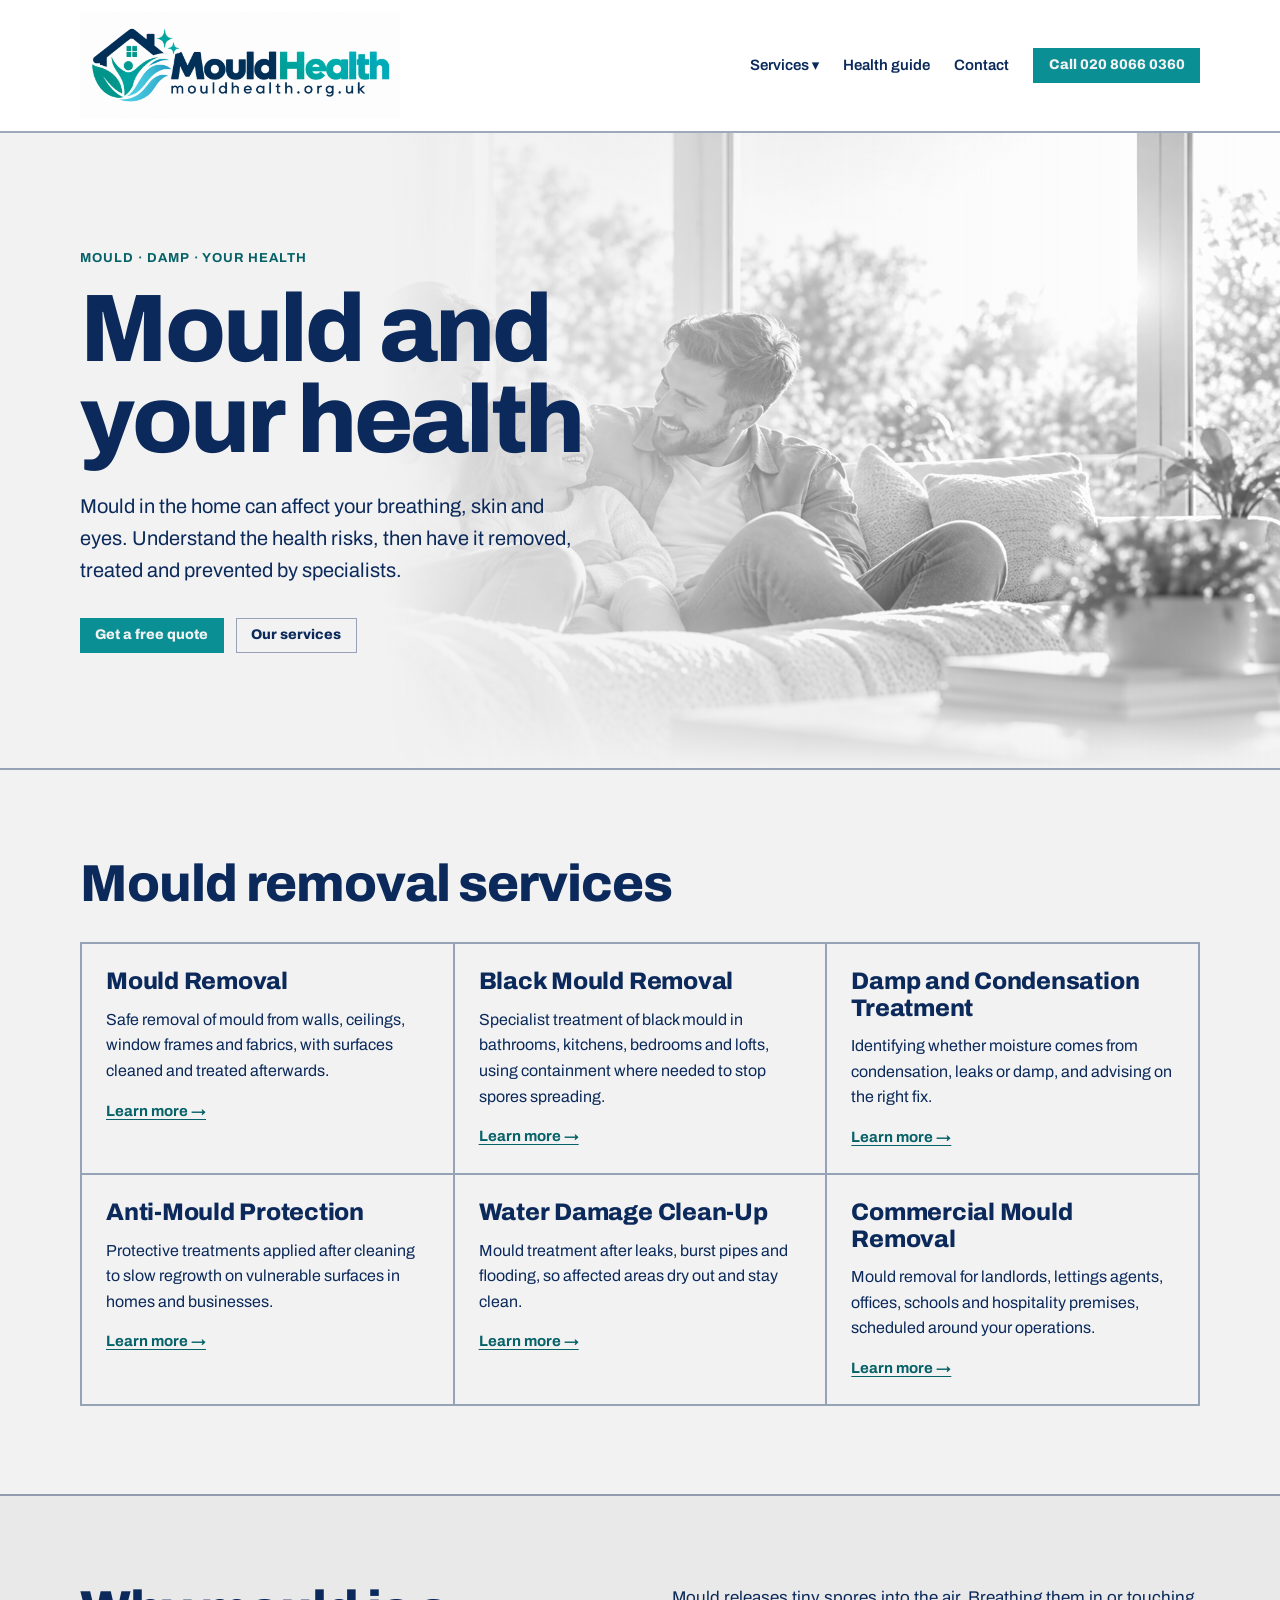
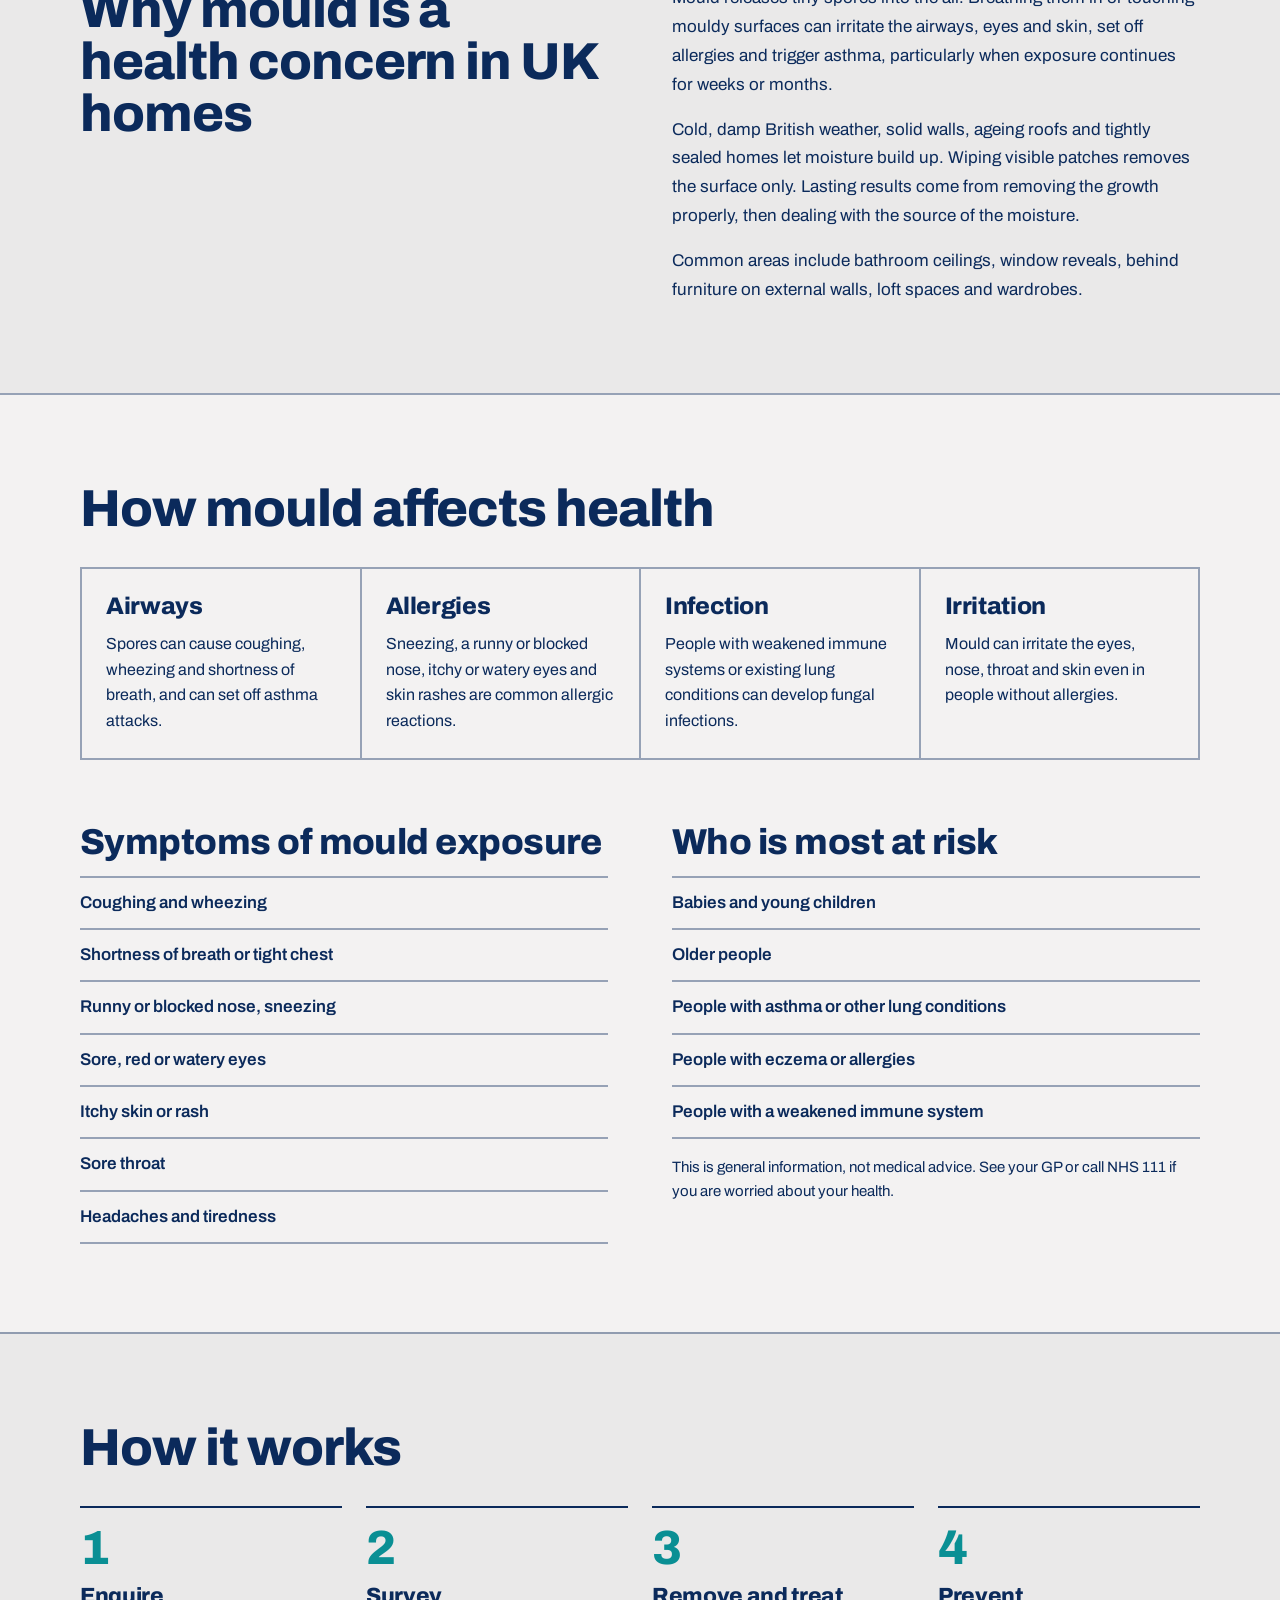
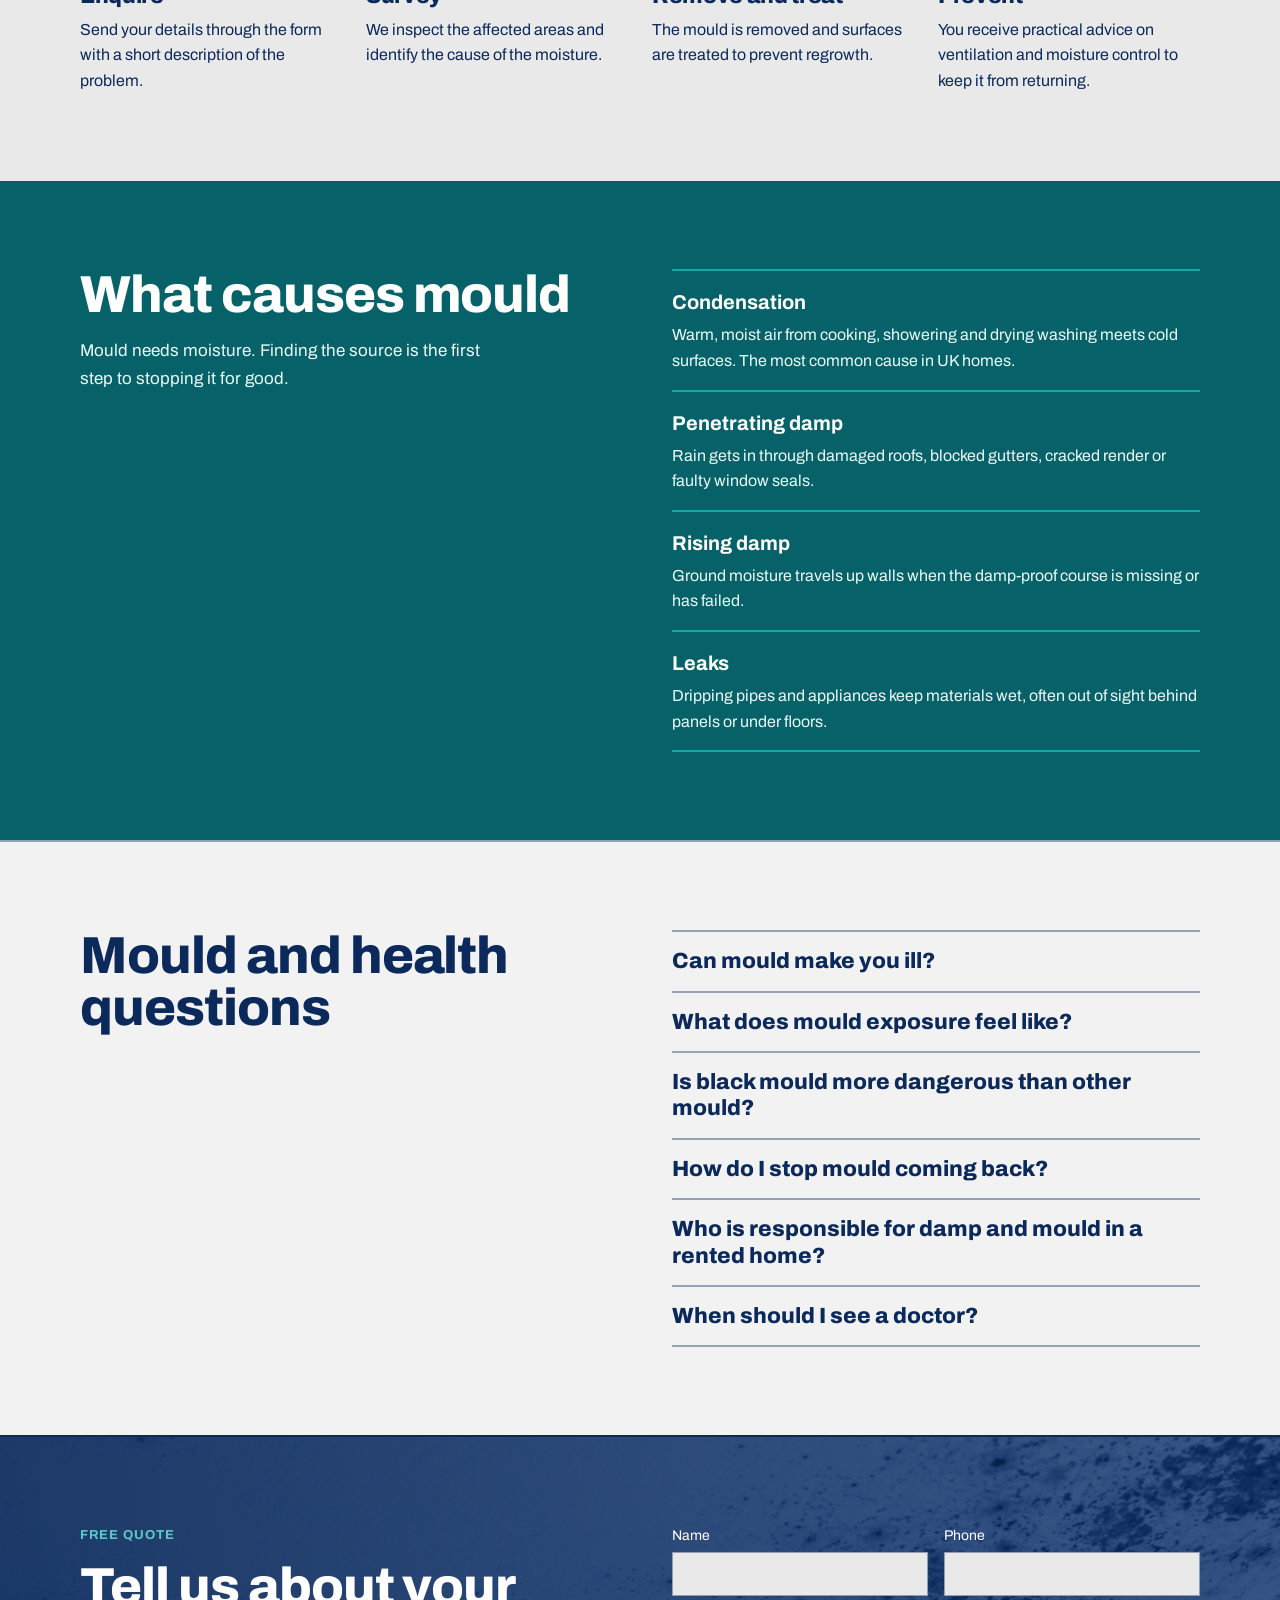
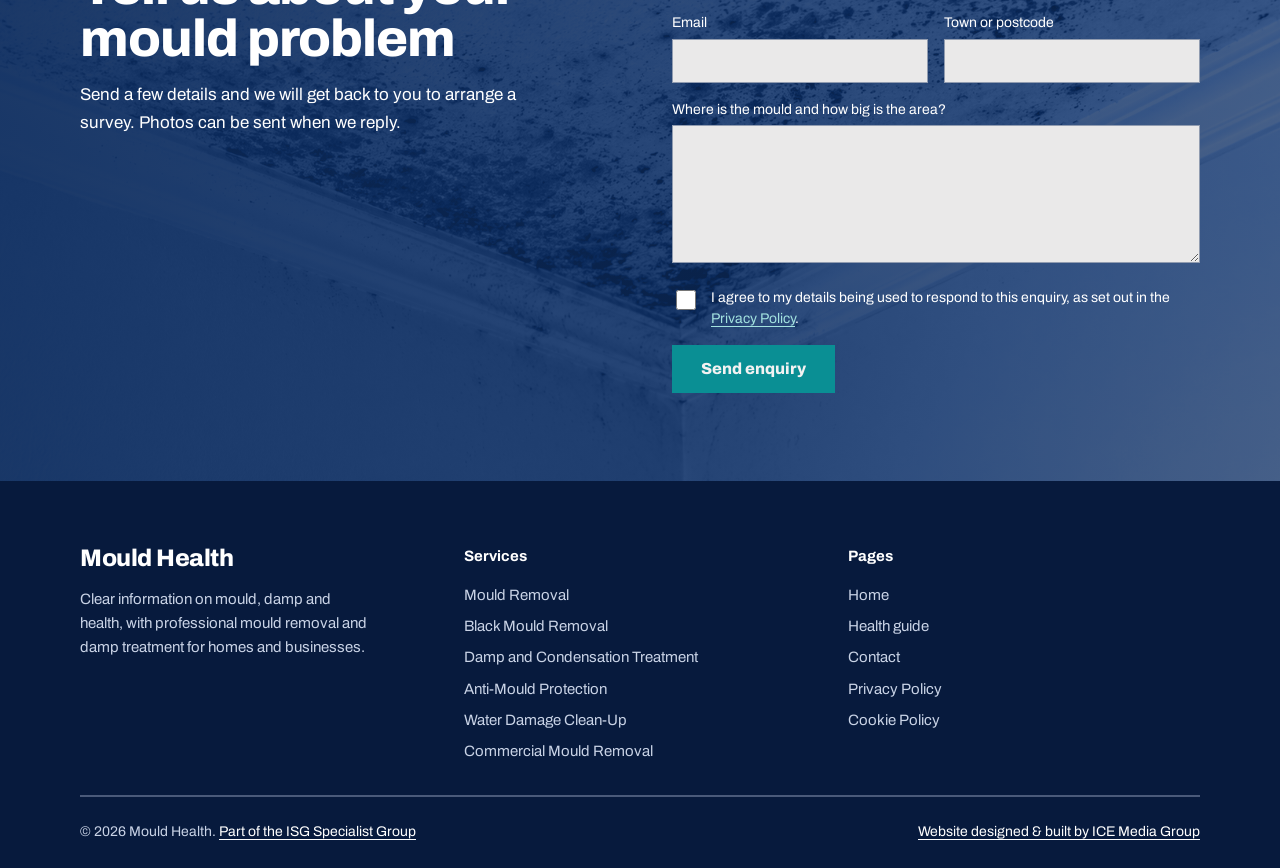
==== index.html @ 527b67e9 "Add Mould Health website Co-Authored-By: Claude Opus 5.5 <noreply@anthropic.com>" ====
<!DOCTYPE html>
<html lang="en-GB">
<head>
<meta charset="utf-8">
<title>Mould and Health: Symptoms, Causes and Mould Removal | Mould Health</title>
<meta name="description" content="How mould affects your health: symptoms, who is most at risk, why damp and mould grow in UK homes, and professional mould removal, damp treatment and prevention.">
<meta name="viewport" content="width=device-width, initial-scale=1">
<link rel="canonical" href="https://mouldhealth.org.uk/">
<script type="application/ld+json">{"@context":"https://schema.org","@graph":[{"@type":"WebSite","name":"Mould Health","url":"https://mouldhealth.org.uk/"},{"@type":"FAQPage","mainEntity":[{"@type":"Question","name":"Can mould make you ill?","acceptedAnswer":{"@type":"Answer","text":"Yes. Mould can cause allergic reactions, irritate the nose, throat, eyes and skin, and trigger asthma. People with weakened immune systems or lung disease can develop more serious problems."}},{"@type":"Question","name":"What does mould exposure feel like?","acceptedAnswer":{"@type":"Answer","text":"Common signs are a cough, wheezing, a blocked or runny nose, sore or watery eyes, skin rashes and shortness of breath. Symptoms often ease when you spend time away from the affected home."}},{"@type":"Question","name":"Is black mould more dangerous than other mould?","acceptedAnswer":{"@type":"Answer","text":"Colour alone does not show how harmful a mould is. Any widespread mould growth indoors is a health concern, and the priority is to remove it and fix the moisture source."}},{"@type":"Question","name":"How do I stop mould coming back?","acceptedAnswer":{"@type":"Answer","text":"Find and fix the cause of the moisture, such as a leak or poor ventilation. Ventilate while cooking and bathing, dry washing outdoors where possible, keep a steady background heat and wipe away condensation."}},{"@type":"Question","name":"Who is responsible for damp and mould in a rented home?","acceptedAnswer":{"@type":"Answer","text":"Landlords are generally responsible for repairs to the structure and for damp caused by disrepair, and homes must be fit for human habitation. Report the problem to your landlord in writing. In England, Awaab's Law sets time limits for social landlords to investigate and fix hazards such as damp and mould."}},{"@type":"Question","name":"When should I see a doctor?","acceptedAnswer":{"@type":"Answer","text":"See your GP or call NHS 111 if symptoms are severe, last for a long time, or affect a child, an older person or anyone with asthma, a lung condition or a weakened immune system. Call 999 in an emergency."}}]}]}</script>
<link rel="icon" type="image/png" href="images/favicon.png">
<link rel="apple-touch-icon" href="images/favicon.png">
<link rel="stylesheet" href="styles.css">
<script>(function(w,d,s,l,i){w[l]=w[l]||[];w[l].push({'gtm.start':new Date().getTime(),event:'gtm.js'});var f=d.getElementsByTagName(s)[0],j=d.createElement(s),dl=l!='dataLayer'?'&l='+l:'';j.async=true;j.src='https://www.googletagmanager.com/gtm.js?id='+i+dl;f.parentNode.insertBefore(j,f);})(window,document,'script','dataLayer','GTM-KS8F5RSH');</script>
</head>
<body>
<noscript><iframe src="https://www.googletagmanager.com/ns.html?id=GTM-KS8F5RSH" height="0" width="0" style="display:none;visibility:hidden"></iframe></noscript>
<div style="background:var(--color-bg);color:var(--color-text);font-family:var(--font-body)">
<header style="background:#fff;border-bottom:2px solid var(--color-divider);font-family:var(--font-body)">
<div style="max-width:1200px;margin:0 auto;padding:var(--space-3) clamp(16px,4vw,40px);display:flex;flex-wrap:wrap;align-items:center;justify-content:space-between;gap:var(--space-3) var(--space-8)">
<a href="index.html" aria-label="Mould Health home" style="display:block;line-height:0"><img src="images/logo.png" alt="Mould Health" width="340" height="113" style="width:clamp(200px,28vw,320px);height:auto;mix-blend-mode:multiply"></a>
<nav aria-label="Main" style="display:flex;flex-wrap:wrap;align-items:center;gap:var(--space-2) var(--space-6);font-weight:600;font-size:15px">
<details style="position:relative"><summary style="list-style:none;cursor:pointer;padding:var(--space-2) 0;color:var(--color-text);font-weight:600;font-size:15px">Services &#9662;</summary><div style="position:absolute;top:100%;left:0;z-index:20;background:#fff;border:2px solid var(--color-divider);min-width:260px;max-width:calc(100vw - 32px)"><a class="hv0" href="Mould-Removal.html" style="display:block;padding:var(--space-3) var(--space-4);color:var(--color-text);text-decoration:none;font-weight:600;font-size:15px">Mould Removal</a><a class="hv0" href="Black-Mould-Removal.html" style="display:block;padding:var(--space-3) var(--space-4);color:var(--color-text);text-decoration:none;font-weight:600;font-size:15px">Black Mould Removal</a><a class="hv0" href="Damp-and-Condensation-Treatment.html" style="display:block;padding:var(--space-3) var(--space-4);color:var(--color-text);text-decoration:none;font-weight:600;font-size:15px">Damp and Condensation Treatment</a><a class="hv0" href="Anti-Mould-Protection.html" style="display:block;padding:var(--space-3) var(--space-4);color:var(--color-text);text-decoration:none;font-weight:600;font-size:15px">Anti-Mould Protection</a><a class="hv0" href="Water-Damage-Clean-Up.html" style="display:block;padding:var(--space-3) var(--space-4);color:var(--color-text);text-decoration:none;font-weight:600;font-size:15px">Water Damage Clean-Up</a><a class="hv0" href="Commercial-Mould-Removal.html" style="display:block;padding:var(--space-3) var(--space-4);color:var(--color-text);text-decoration:none;font-weight:600;font-size:15px">Commercial Mould Removal</a></div></details>
<a class="hv1" href="index.html#health" style="color:var(--color-text);text-decoration:none;padding:var(--space-2) 0">Health guide</a>
<a class="hv1" href="Contact.html" style="color:var(--color-text);text-decoration:none;padding:var(--space-2) 0">Contact</a>
<a href="tel:02080660360" class="btn btn-primary" style="text-decoration:none;white-space:nowrap">Call 020 8066 0360</a>
</nav>
</div>
</header>
<section style="position:relative;overflow:hidden">
<div class="grayscale" aria-hidden="true" style="position:absolute;inset:0"><img src="images/hero.png" alt="" style="display:block;width:100%;height:100%;object-fit:cover;object-position:80% 50%;mix-blend-mode:multiply"></div>
<div aria-hidden="true" style="position:absolute;inset:0;background:linear-gradient(90deg,var(--color-bg) 0%,var(--color-bg) 30%,color-mix(in srgb,var(--color-bg) 30%,transparent) 75%,color-mix(in srgb,var(--color-bg) 15%,transparent) 100%),linear-gradient(to bottom,transparent 75%,var(--color-bg) 100%)"></div>
<div style="position:relative;max-width:1200px;margin:0 auto;padding:clamp(48px,9vw,128px) clamp(16px,4vw,40px);min-height:clamp(420px,50vw,620px);display:flex;align-items:center"><div style="max-width:620px">
<div style="font-size:13px;font-weight:700;letter-spacing:0.08em;text-transform:uppercase;color:var(--color-accent-700)">Mould &middot; Damp &middot; Your health</div>
<h1 style="font-family:var(--font-heading);font-weight:800;font-size:clamp(44px,8vw,96px);line-height:0.95;letter-spacing:-0.03em;margin:var(--space-4) 0 var(--space-6)">Mould and your health</h1>
<p style="font-size:clamp(17px,2vw,20px);line-height:1.6;margin:0 0 var(--space-8);max-width:46ch">Mould in the home can affect your breathing, skin and eyes. Understand the health risks, then have it removed, treated and prevented by specialists.</p>
<div style="display:flex;flex-wrap:wrap;gap:var(--space-3)"><a href="#enquiry" class="btn btn-primary" style="text-decoration:none">Get a free quote</a><a href="#services" class="btn btn-secondary" style="text-decoration:none">Our services</a></div>
</div></div></section>
<section id="services" style="border-top:2px solid var(--color-divider);scroll-margin-top:16px"><div style="max-width:1200px;margin:0 auto;padding:clamp(40px,7vw,88px) clamp(16px,4vw,40px)">
<h2 style="font-family:var(--font-heading);font-weight:800;font-size:clamp(32px,5vw,52px);line-height:1;letter-spacing:-0.02em;margin:0;margin-bottom:var(--space-8)">Mould removal services</h2>
<div style="display:grid;grid-template-columns:repeat(auto-fit,minmax(min(100%,300px),1fr));border-top:2px solid var(--color-divider);border-left:2px solid var(--color-divider)">
<article style="padding:var(--space-6);border-right:2px solid var(--color-divider);border-bottom:2px solid var(--color-divider)"><h3 style="font-family:var(--font-heading);font-weight:800;font-size:24px;line-height:1.1;letter-spacing:-0.01em;margin:0 0 var(--space-3)"><a class="hv1" href="Mould-Removal.html" style="color:var(--color-text);text-decoration:none">Mould Removal</a></h3><p style="margin:0 0 var(--space-4);font-size:16px;line-height:1.6">Safe removal of mould from walls, ceilings, window frames and fabrics, with surfaces cleaned and treated afterwards.</p><a href="Mould-Removal.html" style="font-weight:700;font-size:15px;color:var(--color-accent-700)">Learn more &rarr;</a></article>
<article style="padding:var(--space-6);border-right:2px solid var(--color-divider);border-bottom:2px solid var(--color-divider)"><h3 style="font-family:var(--font-heading);font-weight:800;font-size:24px;line-height:1.1;letter-spacing:-0.01em;margin:0 0 var(--space-3)"><a class="hv1" href="Black-Mould-Removal.html" style="color:var(--color-text);text-decoration:none">Black Mould Removal</a></h3><p style="margin:0 0 var(--space-4);font-size:16px;line-height:1.6">Specialist treatment of black mould in bathrooms, kitchens, bedrooms and lofts, using containment where needed to stop spores spreading.</p><a href="Black-Mould-Removal.html" style="font-weight:700;font-size:15px;color:var(--color-accent-700)">Learn more &rarr;</a></article>
<article style="padding:var(--space-6);border-right:2px solid var(--color-divider);border-bottom:2px solid var(--color-divider)"><h3 style="font-family:var(--font-heading);font-weight:800;font-size:24px;line-height:1.1;letter-spacing:-0.01em;margin:0 0 var(--space-3)"><a class="hv1" href="Damp-and-Condensation-Treatment.html" style="color:var(--color-text);text-decoration:none">Damp and Condensation Treatment</a></h3><p style="margin:0 0 var(--space-4);font-size:16px;line-height:1.6">Identifying whether moisture comes from condensation, leaks or damp, and advising on the right fix.</p><a href="Damp-and-Condensation-Treatment.html" style="font-weight:700;font-size:15px;color:var(--color-accent-700)">Learn more &rarr;</a></article>
<article style="padding:var(--space-6);border-right:2px solid var(--color-divider);border-bottom:2px solid var(--color-divider)"><h3 style="font-family:var(--font-heading);font-weight:800;font-size:24px;line-height:1.1;letter-spacing:-0.01em;margin:0 0 var(--space-3)"><a class="hv1" href="Anti-Mould-Protection.html" style="color:var(--color-text);text-decoration:none">Anti-Mould Protection</a></h3><p style="margin:0 0 var(--space-4);font-size:16px;line-height:1.6">Protective treatments applied after cleaning to slow regrowth on vulnerable surfaces in homes and businesses.</p><a href="Anti-Mould-Protection.html" style="font-weight:700;font-size:15px;color:var(--color-accent-700)">Learn more &rarr;</a></article>
<article style="padding:var(--space-6);border-right:2px solid var(--color-divider);border-bottom:2px solid var(--color-divider)"><h3 style="font-family:var(--font-heading);font-weight:800;font-size:24px;line-height:1.1;letter-spacing:-0.01em;margin:0 0 var(--space-3)"><a class="hv1" href="Water-Damage-Clean-Up.html" style="color:var(--color-text);text-decoration:none">Water Damage Clean-Up</a></h3><p style="margin:0 0 var(--space-4);font-size:16px;line-height:1.6">Mould treatment after leaks, burst pipes and flooding, so affected areas dry out and stay clean.</p><a href="Water-Damage-Clean-Up.html" style="font-weight:700;font-size:15px;color:var(--color-accent-700)">Learn more &rarr;</a></article>
<article style="padding:var(--space-6);border-right:2px solid var(--color-divider);border-bottom:2px solid var(--color-divider)"><h3 style="font-family:var(--font-heading);font-weight:800;font-size:24px;line-height:1.1;letter-spacing:-0.01em;margin:0 0 var(--space-3)"><a class="hv1" href="Commercial-Mould-Removal.html" style="color:var(--color-text);text-decoration:none">Commercial Mould Removal</a></h3><p style="margin:0 0 var(--space-4);font-size:16px;line-height:1.6">Mould removal for landlords, lettings agents, offices, schools and hospitality premises, scheduled around your operations.</p><a href="Commercial-Mould-Removal.html" style="font-weight:700;font-size:15px;color:var(--color-accent-700)">Learn more &rarr;</a></article>
</div></div></section>
<section style="background:var(--color-surface);border-top:2px solid var(--color-divider)"><div style="max-width:1200px;margin:0 auto;padding:clamp(40px,7vw,88px) clamp(16px,4vw,40px);display:grid;grid-template-columns:repeat(auto-fit,minmax(min(100%,320px),1fr));gap:clamp(24px,5vw,64px)">
<h2 style="font-family:var(--font-heading);font-weight:800;font-size:clamp(32px,5vw,52px);line-height:1;letter-spacing:-0.02em;margin:0">Why mould is a health concern in UK homes</h2>
<div style="font-size:17px;line-height:1.7;display:grid;gap:var(--space-4);align-content:start">
<p style="margin:0">Mould releases tiny spores into the air. Breathing them in or touching mouldy surfaces can irritate the airways, eyes and skin, set off allergies and trigger asthma, particularly when exposure continues for weeks or months.</p>
<p style="margin:0">Cold, damp British weather, solid walls, ageing roofs and tightly sealed homes let moisture build up. Wiping visible patches removes the surface only. Lasting results come from removing the growth properly, then dealing with the source of the moisture.</p>
<p style="margin:0">Common areas include bathroom ceilings, window reveals, behind furniture on external walls, loft spaces and wardrobes.</p></div></div></section>
<section id="health" style="border-top:2px solid var(--color-divider);scroll-margin-top:16px"><div style="max-width:1200px;margin:0 auto;padding:clamp(40px,7vw,88px) clamp(16px,4vw,40px)">
<h2 style="font-family:var(--font-heading);font-weight:800;font-size:clamp(32px,5vw,52px);line-height:1;letter-spacing:-0.02em;margin:0;margin-bottom:var(--space-8)">How mould affects health</h2>
<div style="display:grid;grid-template-columns:repeat(auto-fit,minmax(min(100%,250px),1fr));border-top:2px solid var(--color-divider);border-left:2px solid var(--color-divider)"><article style="padding:var(--space-6);border-right:2px solid var(--color-divider);border-bottom:2px solid var(--color-divider)"><h3 style="font-family:var(--font-heading);font-weight:800;font-size:24px;line-height:1.1;margin:0 0 var(--space-3)">Airways</h3><p style="margin:0;font-size:16px;line-height:1.6">Spores can cause coughing, wheezing and shortness of breath, and can set off asthma attacks.</p></article><article style="padding:var(--space-6);border-right:2px solid var(--color-divider);border-bottom:2px solid var(--color-divider)"><h3 style="font-family:var(--font-heading);font-weight:800;font-size:24px;line-height:1.1;margin:0 0 var(--space-3)">Allergies</h3><p style="margin:0;font-size:16px;line-height:1.6">Sneezing, a runny or blocked nose, itchy or watery eyes and skin rashes are common allergic reactions.</p></article><article style="padding:var(--space-6);border-right:2px solid var(--color-divider);border-bottom:2px solid var(--color-divider)"><h3 style="font-family:var(--font-heading);font-weight:800;font-size:24px;line-height:1.1;margin:0 0 var(--space-3)">Infection</h3><p style="margin:0;font-size:16px;line-height:1.6">People with weakened immune systems or existing lung conditions can develop fungal infections.</p></article><article style="padding:var(--space-6);border-right:2px solid var(--color-divider);border-bottom:2px solid var(--color-divider)"><h3 style="font-family:var(--font-heading);font-weight:800;font-size:24px;line-height:1.1;margin:0 0 var(--space-3)">Irritation</h3><p style="margin:0;font-size:16px;line-height:1.6">Mould can irritate the eyes, nose, throat and skin even in people without allergies.</p></article></div>
<div style="margin-top:clamp(32px,6vw,64px);display:grid;grid-template-columns:repeat(auto-fit,minmax(min(100%,320px),1fr));gap:clamp(24px,5vw,64px)">
<div><h3 style="font-family:var(--font-heading);font-weight:800;font-size:clamp(26px,3.5vw,36px);line-height:1;margin:0 0 var(--space-4)">Symptoms of mould exposure</h3><ul style="list-style:none;margin:0;padding:0;border-top:2px solid var(--color-divider);font-size:17px;font-weight:600"><li style="padding:var(--space-3) 0;border-bottom:2px solid var(--color-divider)">Coughing and wheezing</li><li style="padding:var(--space-3) 0;border-bottom:2px solid var(--color-divider)">Shortness of breath or tight chest</li><li style="padding:var(--space-3) 0;border-bottom:2px solid var(--color-divider)">Runny or blocked nose, sneezing</li><li style="padding:var(--space-3) 0;border-bottom:2px solid var(--color-divider)">Sore, red or watery eyes</li><li style="padding:var(--space-3) 0;border-bottom:2px solid var(--color-divider)">Itchy skin or rash</li><li style="padding:var(--space-3) 0;border-bottom:2px solid var(--color-divider)">Sore throat</li><li style="padding:var(--space-3) 0;border-bottom:2px solid var(--color-divider)">Headaches and tiredness</li></ul></div>
<div><h3 style="font-family:var(--font-heading);font-weight:800;font-size:clamp(26px,3.5vw,36px);line-height:1;margin:0 0 var(--space-4)">Who is most at risk</h3><ul style="list-style:none;margin:0;padding:0;border-top:2px solid var(--color-divider);font-size:17px;font-weight:600;margin-bottom:var(--space-4)"><li style="padding:var(--space-3) 0;border-bottom:2px solid var(--color-divider)">Babies and young children</li><li style="padding:var(--space-3) 0;border-bottom:2px solid var(--color-divider)">Older people</li><li style="padding:var(--space-3) 0;border-bottom:2px solid var(--color-divider)">People with asthma or other lung conditions</li><li style="padding:var(--space-3) 0;border-bottom:2px solid var(--color-divider)">People with eczema or allergies</li><li style="padding:var(--space-3) 0;border-bottom:2px solid var(--color-divider)">People with a weakened immune system</li></ul><p style="margin:0;font-size:15px;line-height:1.6">This is general information, not medical advice. See your GP or call NHS 111 if you are worried about your health.</p></div>
</div></div></section>
<section id="process" style="background:var(--color-surface);border-top:2px solid var(--color-divider);scroll-margin-top:16px"><div style="max-width:1200px;margin:0 auto;padding:clamp(40px,7vw,88px) clamp(16px,4vw,40px)">
<h2 style="font-family:var(--font-heading);font-weight:800;font-size:clamp(32px,5vw,52px);line-height:1;letter-spacing:-0.02em;margin:0;margin-bottom:var(--space-8)">How it works</h2>
<div style="display:grid;grid-template-columns:repeat(auto-fit,minmax(min(100%,240px),1fr));gap:var(--space-6)">
<div style="border-top:2px solid var(--color-text);padding-top:var(--space-4)"><div style="font-family:var(--font-heading);font-weight:800;font-size:48px;line-height:1;color:var(--color-accent)">1</div><h3 style="font-family:var(--font-heading);font-weight:800;font-size:22px;margin:var(--space-3) 0 var(--space-2)">Enquire</h3><p style="margin:0;font-size:16px;line-height:1.6">Send your details through the form with a short description of the problem.</p></div>
<div style="border-top:2px solid var(--color-text);padding-top:var(--space-4)"><div style="font-family:var(--font-heading);font-weight:800;font-size:48px;line-height:1;color:var(--color-accent)">2</div><h3 style="font-family:var(--font-heading);font-weight:800;font-size:22px;margin:var(--space-3) 0 var(--space-2)">Survey</h3><p style="margin:0;font-size:16px;line-height:1.6">We inspect the affected areas and identify the cause of the moisture.</p></div>
<div style="border-top:2px solid var(--color-text);padding-top:var(--space-4)"><div style="font-family:var(--font-heading);font-weight:800;font-size:48px;line-height:1;color:var(--color-accent)">3</div><h3 style="font-family:var(--font-heading);font-weight:800;font-size:22px;margin:var(--space-3) 0 var(--space-2)">Remove and treat</h3><p style="margin:0;font-size:16px;line-height:1.6">The mould is removed and surfaces are treated to prevent regrowth.</p></div>
<div style="border-top:2px solid var(--color-text);padding-top:var(--space-4)"><div style="font-family:var(--font-heading);font-weight:800;font-size:48px;line-height:1;color:var(--color-accent)">4</div><h3 style="font-family:var(--font-heading);font-weight:800;font-size:22px;margin:var(--space-3) 0 var(--space-2)">Prevent</h3><p style="margin:0;font-size:16px;line-height:1.6">You receive practical advice on ventilation and moisture control to keep it from returning.</p></div>
</div></div></section>
<section id="causes" style="background:var(--color-accent-700);color:#fff;scroll-margin-top:16px"><div style="max-width:1200px;margin:0 auto;padding:clamp(40px,7vw,88px) clamp(16px,4vw,40px);display:grid;grid-template-columns:repeat(auto-fit,minmax(min(100%,320px),1fr));gap:clamp(24px,5vw,64px)">
<div><h2 style="font-family:var(--font-heading);font-weight:800;font-size:clamp(32px,5vw,52px);line-height:1;letter-spacing:-0.02em;margin:0;margin-bottom:var(--space-4)">What causes mould</h2><p style="margin:0;font-size:17px;line-height:1.6;color:var(--color-accent-100);max-width:40ch">Mould needs moisture. Finding the source is the first step to stopping it for good.</p></div>
<ul style="list-style:none;margin:0;padding:0;border-top:2px solid var(--color-accent-500)">
<li style="border-bottom:2px solid var(--color-accent-500);padding:var(--space-4) 0"><div style="font-weight:700;font-size:20px;margin-bottom:var(--space-1)">Condensation</div><div style="font-size:16px;line-height:1.6;color:var(--color-accent-100)">Warm, moist air from cooking, showering and drying washing meets cold surfaces. The most common cause in UK homes.</div></li>
<li style="border-bottom:2px solid var(--color-accent-500);padding:var(--space-4) 0"><div style="font-weight:700;font-size:20px;margin-bottom:var(--space-1)">Penetrating damp</div><div style="font-size:16px;line-height:1.6;color:var(--color-accent-100)">Rain gets in through damaged roofs, blocked gutters, cracked render or faulty window seals.</div></li>
<li style="border-bottom:2px solid var(--color-accent-500);padding:var(--space-4) 0"><div style="font-weight:700;font-size:20px;margin-bottom:var(--space-1)">Rising damp</div><div style="font-size:16px;line-height:1.6;color:var(--color-accent-100)">Ground moisture travels up walls when the damp-proof course is missing or has failed.</div></li>
<li style="border-bottom:2px solid var(--color-accent-500);padding:var(--space-4) 0"><div style="font-weight:700;font-size:20px;margin-bottom:var(--space-1)">Leaks</div><div style="font-size:16px;line-height:1.6;color:var(--color-accent-100)">Dripping pipes and appliances keep materials wet, often out of sight behind panels or under floors.</div></li>
</ul></div></section>
<section id="faq" style="border-top:2px solid var(--color-divider);scroll-margin-top:16px"><div style="max-width:1200px;margin:0 auto;padding:clamp(40px,7vw,88px) clamp(16px,4vw,40px);display:grid;grid-template-columns:repeat(auto-fit,minmax(min(100%,320px),1fr));gap:clamp(24px,5vw,64px)">
<h2 style="font-family:var(--font-heading);font-weight:800;font-size:clamp(32px,5vw,52px);line-height:1;letter-spacing:-0.02em;margin:0">Mould and health questions</h2>
<div style="border-top:2px solid var(--color-divider)">
<details style="border-bottom:2px solid var(--color-divider)"><summary style="cursor:pointer;list-style:none;padding:var(--space-4) 0;font-family:var(--font-heading);font-weight:800;font-size:clamp(19px,3vw,22px);line-height:1.2">Can mould make you ill?</summary><p style="margin:0 0 var(--space-4);font-size:17px;line-height:1.7">Yes. Mould can cause allergic reactions, irritate the nose, throat, eyes and skin, and trigger asthma. People with weakened immune systems or lung disease can develop more serious problems.</p></details>
<details style="border-bottom:2px solid var(--color-divider)"><summary style="cursor:pointer;list-style:none;padding:var(--space-4) 0;font-family:var(--font-heading);font-weight:800;font-size:clamp(19px,3vw,22px);line-height:1.2">What does mould exposure feel like?</summary><p style="margin:0 0 var(--space-4);font-size:17px;line-height:1.7">Common signs are a cough, wheezing, a blocked or runny nose, sore or watery eyes, skin rashes and shortness of breath. Symptoms often ease when you spend time away from the affected home.</p></details>
<details style="border-bottom:2px solid var(--color-divider)"><summary style="cursor:pointer;list-style:none;padding:var(--space-4) 0;font-family:var(--font-heading);font-weight:800;font-size:clamp(19px,3vw,22px);line-height:1.2">Is black mould more dangerous than other mould?</summary><p style="margin:0 0 var(--space-4);font-size:17px;line-height:1.7">Colour alone does not show how harmful a mould is. Any widespread mould growth indoors is a health concern, and the priority is to remove it and fix the moisture source.</p></details>
<details style="border-bottom:2px solid var(--color-divider)"><summary style="cursor:pointer;list-style:none;padding:var(--space-4) 0;font-family:var(--font-heading);font-weight:800;font-size:clamp(19px,3vw,22px);line-height:1.2">How do I stop mould coming back?</summary><p style="margin:0 0 var(--space-4);font-size:17px;line-height:1.7">Find and fix the cause of the moisture, such as a leak or poor ventilation. Ventilate while cooking and bathing, dry washing outdoors where possible, keep a steady background heat and wipe away condensation.</p></details>
<details style="border-bottom:2px solid var(--color-divider)"><summary style="cursor:pointer;list-style:none;padding:var(--space-4) 0;font-family:var(--font-heading);font-weight:800;font-size:clamp(19px,3vw,22px);line-height:1.2">Who is responsible for damp and mould in a rented home?</summary><p style="margin:0 0 var(--space-4);font-size:17px;line-height:1.7">Landlords are generally responsible for repairs to the structure and for damp caused by disrepair, and homes must be fit for human habitation. Report the problem to your landlord in writing. In England, Awaab's Law sets time limits for social landlords to investigate and fix hazards such as damp and mould.</p></details>
<details style="border-bottom:2px solid var(--color-divider)"><summary style="cursor:pointer;list-style:none;padding:var(--space-4) 0;font-family:var(--font-heading);font-weight:800;font-size:clamp(19px,3vw,22px);line-height:1.2">When should I see a doctor?</summary><p style="margin:0 0 var(--space-4);font-size:17px;line-height:1.7">See your GP or call NHS 111 if symptoms are severe, last for a long time, or affect a child, an older person or anyone with asthma, a lung condition or a weakened immune system. Call 999 in an emergency.</p></details>
</div></div></section>
<section id="enquiry" style="position:relative;overflow:hidden;background:var(--color-text);border-top:2px solid var(--color-text);font-family:var(--font-body);color:#fff">
<img src="images/form-bg.png" alt="" aria-hidden="true" style="position:absolute;inset:0;width:100%;height:100%;object-fit:cover;filter:grayscale(1) contrast(1.1);opacity:.5;mix-blend-mode:luminosity">
<div aria-hidden="true" style="position:absolute;inset:0;background:linear-gradient(90deg,color-mix(in srgb,var(--color-text) 85%,transparent) 0%,color-mix(in srgb,var(--color-text) 45%,transparent) 100%)"></div>
<div style="position:relative;max-width:1200px;margin:0 auto;padding:clamp(40px,7vw,88px) clamp(16px,4vw,40px);display:grid;grid-template-columns:repeat(auto-fit,minmax(min(100%,320px),1fr));gap:clamp(24px,5vw,64px)">
<div style="display:grid;gap:var(--space-4);align-content:start">
<div style="font-size:13px;font-weight:700;letter-spacing:0.08em;text-transform:uppercase;color:var(--color-accent-400)">Free quote</div>
<h2 style="font-family:var(--font-heading);font-weight:800;font-size:clamp(32px,5vw,52px);line-height:1;letter-spacing:-0.02em;margin:0">Tell us about your mould problem</h2>
<p style="font-size:17px;line-height:1.6;margin:0;max-width:44ch">Send a few details and we will get back to you to arrange a survey. Photos can be sent when we reply.</p>
</div>
<div>
<div id="enq-sent" role="status" hidden style="padding:var(--space-6);border:2px solid var(--color-accent-400)"><h3 style="margin:0 0 var(--space-2);font-size:32px">Thank you</h3><p style="margin:0;font-size:17px;line-height:1.6">Your enquiry has been sent. We will be in touch shortly.</p></div>
<form id="enq-form" style="display:grid;grid-template-columns:repeat(auto-fit,minmax(min(100%,220px),1fr));gap:var(--space-4);align-content:start">
<div class="field"><label style="color:#fff;font-size:14px" for="f-name">Name</label><input class="input" id="f-name" name="name" type="text" required autocomplete="name" style="font-size:16px;min-height:44px"></div>
<div class="field"><label style="color:#fff;font-size:14px" for="f-phone">Phone</label><input class="input" id="f-phone" name="phone" type="tel" required autocomplete="tel" style="font-size:16px;min-height:44px"></div>
<div class="field"><label style="color:#fff;font-size:14px" for="f-email">Email</label><input class="input" id="f-email" name="email" type="email" required autocomplete="email" style="font-size:16px;min-height:44px"></div>
<div class="field"><label style="color:#fff;font-size:14px" for="f-town">Town or postcode</label><input class="input" id="f-town" name="location" type="text" required autocomplete="postal-code" style="font-size:16px;min-height:44px"></div>
<div class="field" style="grid-column:1/-1"><label style="color:#fff;font-size:14px" for="f-msg">Where is the mould and how big is the area?</label><textarea class="input" id="f-msg" name="message" rows="5" required style="font-size:16px"></textarea></div>
<input type="text" name="_honey" tabindex="-1" autocomplete="off" aria-hidden="true" style="display:none">
<label style="grid-column:1/-1;display:flex;gap:var(--space-3);align-items:flex-start;font-size:14px;line-height:1.5"><input type="checkbox" name="consent" value="yes" required style="margin-top:3px;width:20px;height:20px;flex:none;accent-color:var(--color-accent)"><span>I agree to my details being used to respond to this enquiry, as set out in the <a href="Privacy.html" style="color:var(--color-accent-300)">Privacy Policy</a>.</span></label>
<p id="enq-err" role="alert" hidden style="grid-column:1/-1;margin:0;font-size:15px;color:#ffd0d0">Sorry, your enquiry could not be sent. Please try again.</p>
<div style="grid-column:1/-1"><button id="enq-btn" type="submit" class="btn btn-primary" style="min-height:48px;padding:0 28px;font-size:16px">Send enquiry</button></div>
</form>
</div>
</div>
<script>
(function(){var f=document.getElementById('enq-form');if(!f)return;var to=['contactus','icecleaning.co.uk'].join('@');
f.addEventListener('submit',function(e){e.preventDefault();var fd=new FormData(f);if(fd.get('_honey'))return;
var b={_subject:'New enquiry - mouldhealth.org.uk',_template:'table',_captcha:'false'};fd.forEach(function(v,k){if(k!=='_honey')b[k]=v;});
var btn=document.getElementById('enq-btn');btn.disabled=true;btn.textContent='Sending...';document.getElementById('enq-err').hidden=true;
fetch('https://formsubmit.co/ajax/'+to,{method:'POST',headers:{'Content-Type':'application/json',Accept:'application/json'},body:JSON.stringify(b)})
.then(function(r){if(!r.ok)throw 0;f.hidden=true;document.getElementById('enq-sent').hidden=false;})
.catch(function(){btn.disabled=false;btn.textContent='Send enquiry';document.getElementById('enq-err').hidden=false;});});})();
</script>
</section>
<footer style="background:#071a3d;color:#fff;font-family:var(--font-body)">
<div style="max-width:1200px;margin:0 auto;padding:clamp(32px,6vw,64px) clamp(16px,4vw,40px) var(--space-6)">
<div style="display:grid;grid-template-columns:repeat(auto-fit,minmax(min(100%,220px),1fr));gap:var(--space-8);padding-bottom:var(--space-8);border-bottom:2px solid var(--color-neutral-700)">
<div><div style="font-family:var(--font-heading);font-weight:800;font-size:24px;letter-spacing:-0.02em;line-height:1.1">Mould Health</div>
<p style="margin:var(--space-4) 0 0;color:var(--color-neutral-300);font-size:15px;line-height:1.6;max-width:32ch">Clear information on mould, damp and health, with professional mould removal and damp treatment for homes and businesses.</p></div>
<nav aria-label="Services" style="display:flex;flex-direction:column;gap:var(--space-2);font-size:15px"><div style="font-weight:700;margin-bottom:var(--space-2)">Services</div><a class="hv3" href="Mould-Removal.html" style="color:var(--color-neutral-300);text-decoration:none">Mould Removal</a><a class="hv3" href="Black-Mould-Removal.html" style="color:var(--color-neutral-300);text-decoration:none">Black Mould Removal</a><a class="hv3" href="Damp-and-Condensation-Treatment.html" style="color:var(--color-neutral-300);text-decoration:none">Damp and Condensation Treatment</a><a class="hv3" href="Anti-Mould-Protection.html" style="color:var(--color-neutral-300);text-decoration:none">Anti-Mould Protection</a><a class="hv3" href="Water-Damage-Clean-Up.html" style="color:var(--color-neutral-300);text-decoration:none">Water Damage Clean-Up</a><a class="hv3" href="Commercial-Mould-Removal.html" style="color:var(--color-neutral-300);text-decoration:none">Commercial Mould Removal</a></nav>
<nav aria-label="Pages" style="display:flex;flex-direction:column;gap:var(--space-2);font-size:15px"><div style="font-weight:700;margin-bottom:var(--space-2)">Pages</div><a class="hv3" href="index.html" style="color:var(--color-neutral-300);text-decoration:none">Home</a><a class="hv3" href="index.html#health" style="color:var(--color-neutral-300);text-decoration:none">Health guide</a><a class="hv3" href="Contact.html" style="color:var(--color-neutral-300);text-decoration:none">Contact</a><a class="hv3" href="Privacy.html" style="color:var(--color-neutral-300);text-decoration:none">Privacy Policy</a><a class="hv3" href="Cookies.html" style="color:var(--color-neutral-300);text-decoration:none">Cookie Policy</a></nav>
</div>
<div style="padding-top:var(--space-6);display:flex;flex-wrap:wrap;gap:var(--space-2) var(--space-8);justify-content:space-between;font-size:14px;color:var(--color-neutral-300);line-height:1.6">
<div>&copy; 2026 Mould Health. <a href="https://www.icecleaning.co.uk/" target="_blank" rel="noopener" style="color:#fff;text-decoration:underline">Part of the ISG Specialist Group</a></div>
<div><a href="https://www.icemediagroup.co.uk" target="_blank" rel="noopener" style="color:#fff;text-decoration:underline">Website designed &amp; built by ICE Media Group</a></div>
</div></div>
</footer>
</div>
</body>
</html>
---- styles.css ----
/* Modernist — design-system tokens and component classes. This file is the source of truth for the system's look; retune it here and see readme.md. */
@import url('https://fonts.googleapis.com/css2?family=Archivo:wght@400;600;800&display=swap');

:root {
  --color-bg: #f3f2f2;
  --color-surface: #eae9e9;
  --color-text: #201e1d;
  --color-accent: #ec3013;
  --color-accent-2: #e15b47;
  --color-divider: color-mix(in srgb, #201e1d 40%, transparent);

  /* Tonal ramps — generated in OKLCH on one shared lightness scale, so the
     same step of any role matches the others in visual value. */
  --color-neutral-100: #f8f4f4;
  --color-neutral-200: #eae7e7;
  --color-neutral-300: #d7d3d3;
  --color-neutral-400: #bab6b6;
  --color-neutral-500: #9b9797;
  --color-neutral-600: #7d7979;
  --color-neutral-700: #605d5d;
  --color-neutral-800: #444141;
  --color-neutral-900: #2d2b2b;

  --color-accent-100: #fff2ef;
  --color-accent-200: #ffe0d9;
  --color-accent-300: #ffc4b8;
  --color-accent-400: #ff9783;
  --color-accent-500: #ff563c;
  --color-accent-600: #dd2b0f;
  --color-accent-700: #ae1800;
  --color-accent-800: #7c1405;
  --color-accent-900: #4d170e;

  --color-accent-2-100: #fff2ef;
  --color-accent-2-200: #ffe0da;
  --color-accent-2-300: #ffc4b9;
  --color-accent-2-400: #ff9784;
  --color-accent-2-500: #ef6853;
  --color-accent-2-600: #c94b39;
  --color-accent-2-700: #9e3526;
  --color-accent-2-800: #71261b;
  --color-accent-2-900: #471d16;

  --font-heading: "Archivo", system-ui, sans-serif;
  --font-heading-weight: 800;
  --font-body: "Archivo", system-ui, sans-serif;

  --space-1: 4.0px;
  --space-2: 8.0px;
  --space-3: 12.0px;
  --space-4: 16.0px;
  --space-6: 24.0px;
  --space-8: 32.0px;

  --radius-sm: 0px;
  --radius-md: 0px;
  --radius-lg: 0px;

  /* Elevation — derived from the ground: soft ink-tinted shadows on a
     light theme, a hairline edge + ambient darkness on a dark one. */
  --shadow-sm: 0 1px 2px color-mix(in srgb, #2d2b2b 14%, transparent);
  --shadow-md: 0 3px 10px color-mix(in srgb, #2d2b2b 16%, transparent);
  --shadow-lg: 0 12px 32px color-mix(in srgb, #2d2b2b 22%, transparent);
}

body {
  background: var(--color-bg);
  color: var(--color-text);
  font-family: var(--font-body);
}
h1, h2, h3, h4 { font-family: var(--font-heading); font-weight: var(--font-heading-weight); }

.grayscale{filter:grayscale(1) contrast(1.08)}

/* ══════════════════════════════════════════════════════════════════════════
   Components — built with the tokens above. Plain CSS
   on plain HTML: no JavaScript, no build step. Each class is documented in
   readme.md and demonstrated in foundations/ and components/.
   ══════════════════════════════════════════════════════════════════════ */

*, *::before, *::after { box-sizing: border-box; }
body { margin: 0; font-size: 15px; line-height: 1.55; font-weight: 400; }
h1, h2, h3, h4, h5, h6 {
  font-family: var(--font-heading); font-weight: var(--font-heading-weight);
  line-height: 1.12; letter-spacing: -0.015em; margin: 0 0 var(--space-2);
}
h1 { font-size: 42px; }
h2 { font-size: 32px; }
h3 { font-size: 25px; }
h4 { font-size: 20px; }
h5 { font-size: 16px; }
h6 { font-size: 13px; }
h6 { letter-spacing: 0.08em; text-transform: uppercase; }
p { margin: 0 0 var(--space-3); }
a { color: var(--color-accent); text-underline-offset: 3px; }
img { display: block; max-width: 100%; }
figure { margin: 0; }
figcaption {
  font-size: 11px; margin-top: var(--space-1);
  color: color-mix(in srgb, var(--color-text) 55%, transparent);
}
.text-muted { color: color-mix(in srgb, var(--color-text) 55%, transparent); }
:focus { outline: none; }
:focus-visible { outline: 2px solid var(--color-accent); outline-offset: 2px; }
::selection { background: color-mix(in srgb, var(--color-accent) 30%, transparent); }

/* — rules — */
.hr {
  height: 2px; border: 0; margin: var(--space-4) 0;
  background: var(--color-divider);
}

/* — buttons — */
.btn {
  display: inline-flex; align-items: center; justify-content: center; gap: 6px;
  cursor: pointer; text-decoration: none;
  font-family: var(--font-heading); font-weight: var(--font-heading-weight);
  font-size: 14px; line-height: 1.2; color: var(--color-text); /* matches the .input's 14px —
     the pair sits side by side in sign-up rows */
  background: transparent; border: 1px solid transparent;
  padding: var(--space-2) calc(var(--space-3) * 1.2);
  border-radius: var(--radius-md);
}
.btn svg { display: block; }
.btn:disabled { opacity: 0.45; cursor: not-allowed; }
.btn-primary { background: var(--color-accent); color: var(--color-bg); }
.btn-primary:hover { background: var(--color-accent-600); }
.btn-primary:active { background: var(--color-accent-700); }
.btn-secondary { border-color: var(--color-divider); }
.btn-secondary:hover { background: color-mix(in srgb, var(--color-text) 7%, transparent); }
.btn-secondary:active { background: color-mix(in srgb, var(--color-text) 14%, transparent); }
.btn-ghost { color: var(--color-accent); padding-inline: var(--space-1); }
.btn-ghost:hover { background: color-mix(in srgb, var(--color-accent) 10%, transparent); }
.btn-ghost:active { background: color-mix(in srgb, var(--color-accent) 18%, transparent); }
.btn-icon { width: 36px; height: 36px; padding: 0; }
.btn-block { width: 100%; margin-top: var(--space-2); justify-content: flex-start; text-align: left; }

/* — forms — */
.field > label {
  display: block; font-size: 12px; margin-bottom: 5px;
  color: color-mix(in srgb, var(--color-text) 70%, transparent);
}
.input {
  width: 100%; min-height: 36px; padding: 6px 10px; font: inherit;
  font-size: 14px; color: var(--color-text); caret-color: var(--color-accent);
  background: var(--color-surface);
  border: 1px solid var(--color-divider); border-radius: var(--radius-md);
}
.input:hover { border-color: color-mix(in srgb, var(--color-text) 45%, transparent); }
.input:focus-visible { border-color: var(--color-accent); outline-offset: 0; }
textarea.input { min-height: 90px; resize: vertical; }
.radio { display: inline-flex; align-items: center; gap: 8px; cursor: pointer; font-size: 14px; }
.radio input, .seg-opt input {
  position: absolute; opacity: 0; width: 0; height: 0; pointer-events: none;
}
.radio .dot {
  width: 16px; height: 16px; flex: none; border-radius: 50%;
  border: 1.5px solid var(--color-divider);
}
.radio:hover .dot { border-color: var(--color-accent); }
.radio input:checked + .dot {
  border-color: var(--color-accent); background: var(--color-accent);
  box-shadow: inset 0 0 0 4px var(--color-bg);
}
.radio input:focus-visible + .dot { outline: 2px solid var(--color-accent); outline-offset: 2px; }
.seg {
  display: inline-flex; overflow: hidden;
  border: 1px solid var(--color-divider); border-radius: var(--radius-md);
}
.seg-opt {
  display: inline-flex; align-items: center; gap: 6px;
  padding: 7px 12px; font-size: 13px; cursor: pointer;
}
.seg-opt + .seg-opt { border-left: 1px solid var(--color-divider); }
.seg-opt:has(input:checked) { background: var(--color-accent); color: var(--color-bg); }
.seg-opt:not(:has(input:checked)):hover { background: color-mix(in srgb, var(--color-text) 7%, transparent); }
.seg-opt:has(input:focus-visible) { outline: 2px solid var(--color-accent); outline-offset: -2px; }

/* — cards — */
.card {
  display: flex; flex-direction: column; gap: var(--space-2);
  padding: var(--space-3); border-radius: var(--radius-md); background: var(--color-surface);
}
.card-kicker { font-size: 10px; letter-spacing: 0.1em; text-transform: uppercase; color: var(--color-accent); }
.card-title {
  font-family: var(--font-heading); font-weight: var(--font-heading-weight);
  font-size: 17px; line-height: 1.2;
}
.card-body { margin: 0; font-size: 13px; opacity: 0.8; flex: 1; }
.card-meta {
  display: flex; align-items: center; gap: 6px; font-size: 11px;
  color: color-mix(in srgb, var(--color-text) 50%, transparent);
}
.elev-sm { box-shadow: var(--shadow-sm); }
.elev-md { box-shadow: var(--shadow-md); }
.elev-lg { box-shadow: var(--shadow-lg); }

/* — tags — */
.tag {
  display: inline-flex; align-items: center; font-size: 11px;
  letter-spacing: 0.02em; padding: 3px 10px;
  border-radius: calc(var(--radius-md) * 0.75);
}
.tag-accent { background: var(--color-accent-100); color: var(--color-accent-800); }
.tag-accent-2 { background: var(--color-accent-2-100); color: var(--color-accent-2-800); }
.tag-neutral { background: var(--color-neutral-100); color: var(--color-neutral-800); }
.tag-outline { border: 1px solid var(--color-accent); color: var(--color-accent); }

/* — navigation — */
.nav {
  display: flex; align-items: center; gap: var(--space-4);
  padding: var(--space-3) var(--space-4);
  border-bottom: 2px solid var(--color-divider);
}
.nav-brand {
  font-family: var(--font-heading); font-weight: var(--font-heading-weight);
  font-size: 18px; margin-right: auto;
}
.nav a { color: inherit; text-decoration: none; font-size: 14px; }
.nav a:hover, .nav a[aria-current='page'] { color: var(--color-accent); }

/* — tables — */
.table { width: 100%; border-collapse: collapse; font-size: 14px; }
.table th {
  text-align: left; font-size: 11px; letter-spacing: 0.08em; text-transform: uppercase;
  color: color-mix(in srgb, var(--color-text) 60%, transparent);
  padding: var(--space-2); border-bottom: 2px solid var(--color-divider);
}
.table td {
  padding: var(--space-2);
  border-bottom: 1px solid var(--color-divider);
}
.table tbody tr:hover { background: color-mix(in srgb, var(--color-text) 4%, transparent); }

/* — dialog — */
.dialog-backdrop {
  position: fixed; inset: 0; display: grid; place-items: center;
  padding: var(--space-4);
  background: color-mix(in srgb, var(--color-neutral-900) 50%, transparent);
}
.dialog {
  width: min(440px, 100%); display: flex; flex-direction: column; gap: var(--space-3);
  padding: var(--space-4); border-radius: var(--radius-lg);
  background: var(--color-surface); box-shadow: var(--shadow-lg);
}
.dialog-title {
  font-family: var(--font-heading); font-weight: var(--font-heading-weight);
  font-size: 20px;
}
.dialog-body { font-size: 14px; opacity: 0.85; }
.dialog-actions { display: flex; justify-content: flex-end; gap: var(--space-2); margin-top: var(--space-2); }


:root{--color-text:#0b2a5b;--color-accent:#0a8f94;--color-accent-100:#ebf9f8;--color-accent-200:#d0f1ef;--color-accent-300:#a3e2df;--color-accent-400:#5cc9c6;--color-accent-500:#14a8a6;--color-accent-600:#087a7f;--color-accent-700:#066268;--color-accent-800:#054a4f;--color-accent-900:#03363a;--color-divider:color-mix(in srgb,#0b2a5b 40%,transparent);--color-neutral-700:#4a5a7a;--color-neutral-300:#c9d3e6}
html{scroll-behavior:smooth;-webkit-text-size-adjust:100%}body{margin:0}a{color:var(--color-accent-700)}a:hover{color:var(--color-accent-800)}
summary::-webkit-details-marker{display:none}
.hv0:hover{background:var(--color-accent-100) !important;color:var(--color-accent-700) !important}.hv1:hover{color:var(--color-accent-700) !important}.hv2:hover{text-decoration:underline !important}.hv3:hover{color:#fff !important}
.ph{background:repeating-linear-gradient(45deg,var(--color-neutral-200),var(--color-neutral-200) 14px,var(--color-surface) 14px,var(--color-surface) 28px);display:flex;align-items:center;justify-content:center;font-family:var(--font-heading);font-weight:800;font-size:clamp(40px,8vw,96px);color:var(--color-neutral-600);letter-spacing:.05em}
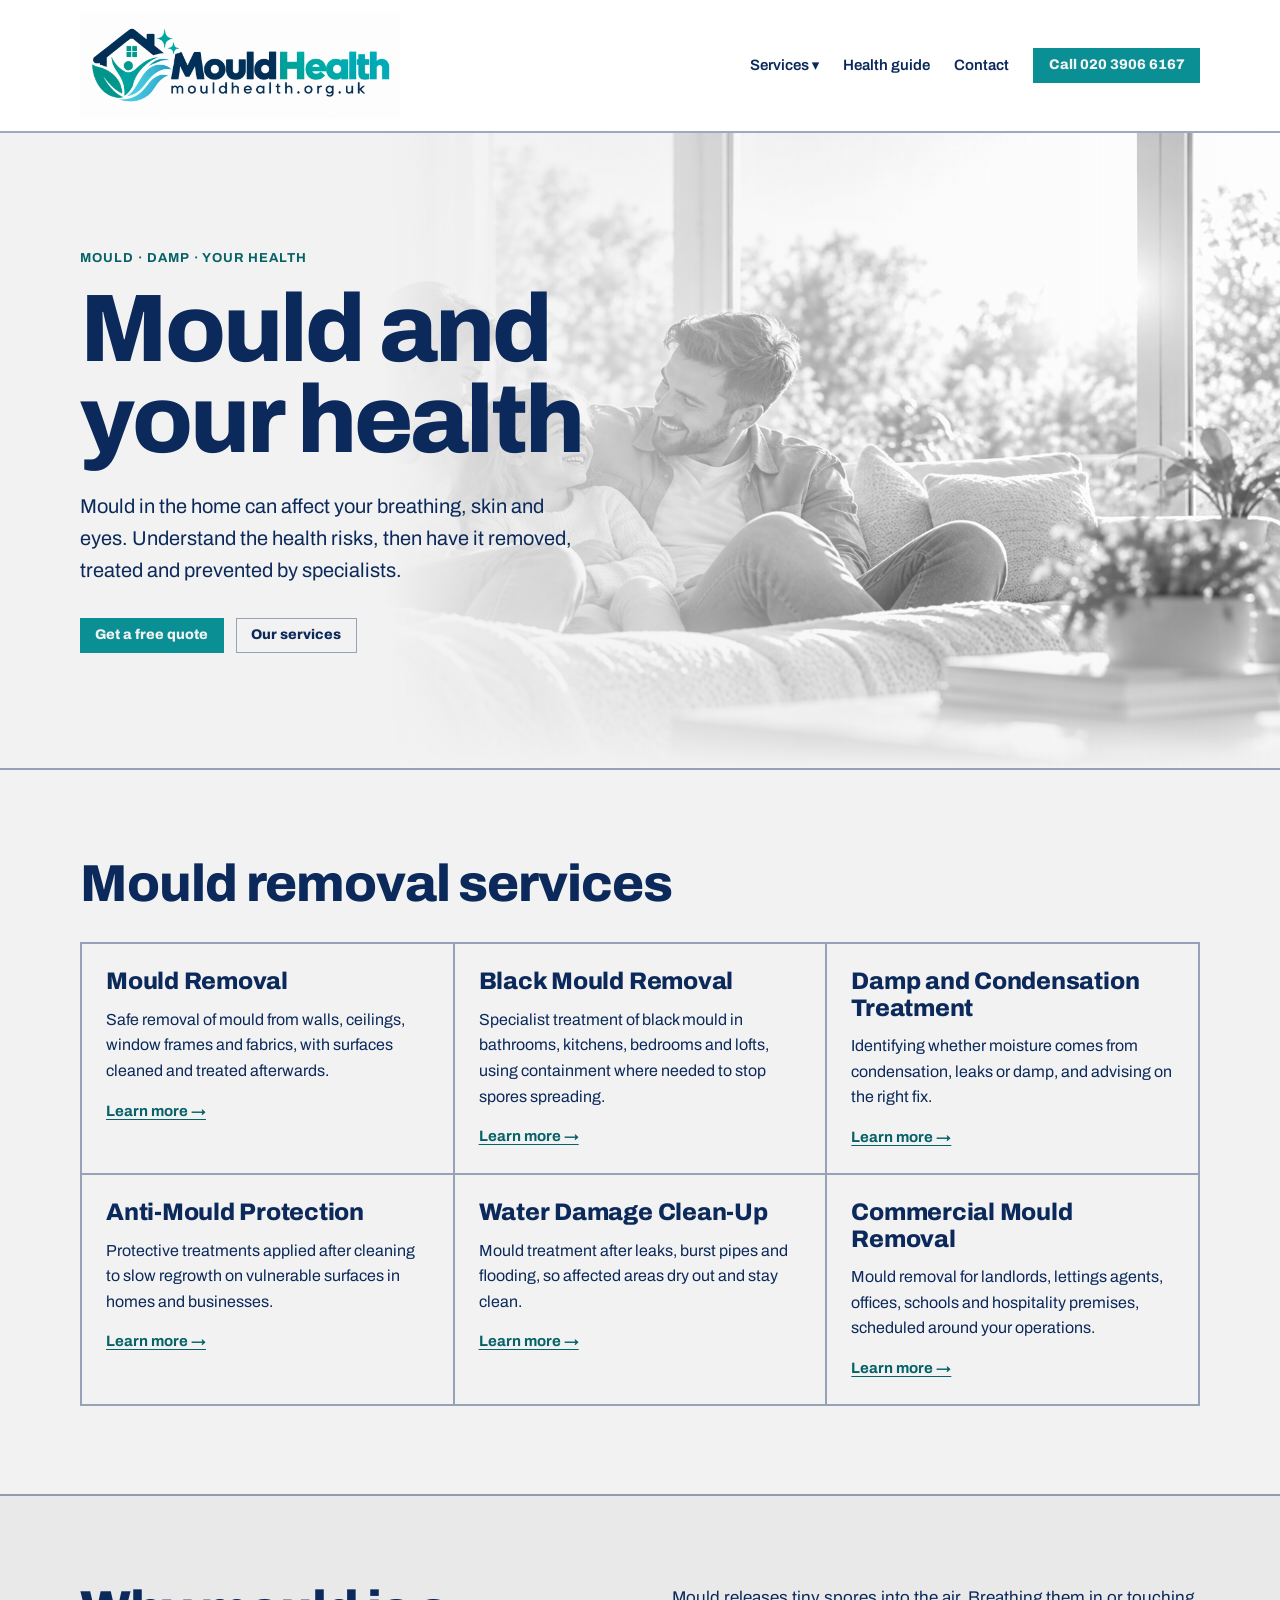
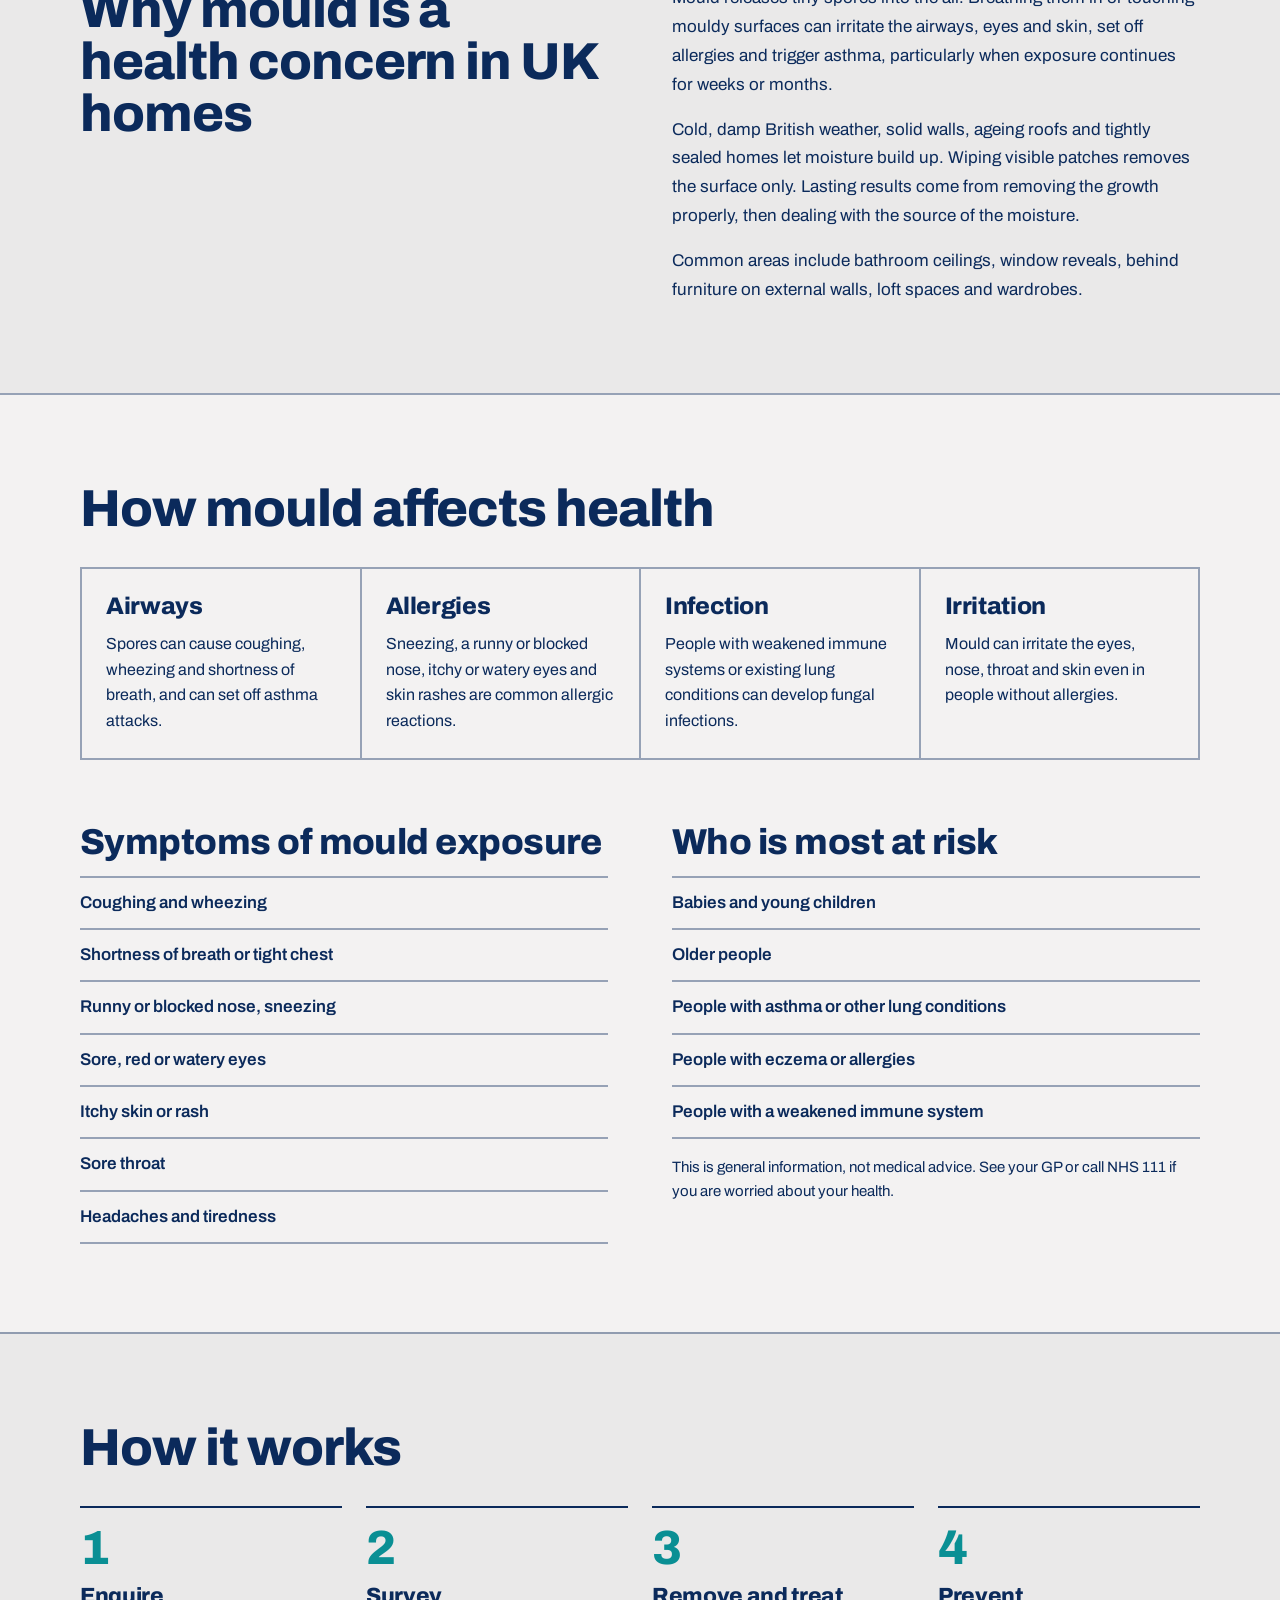
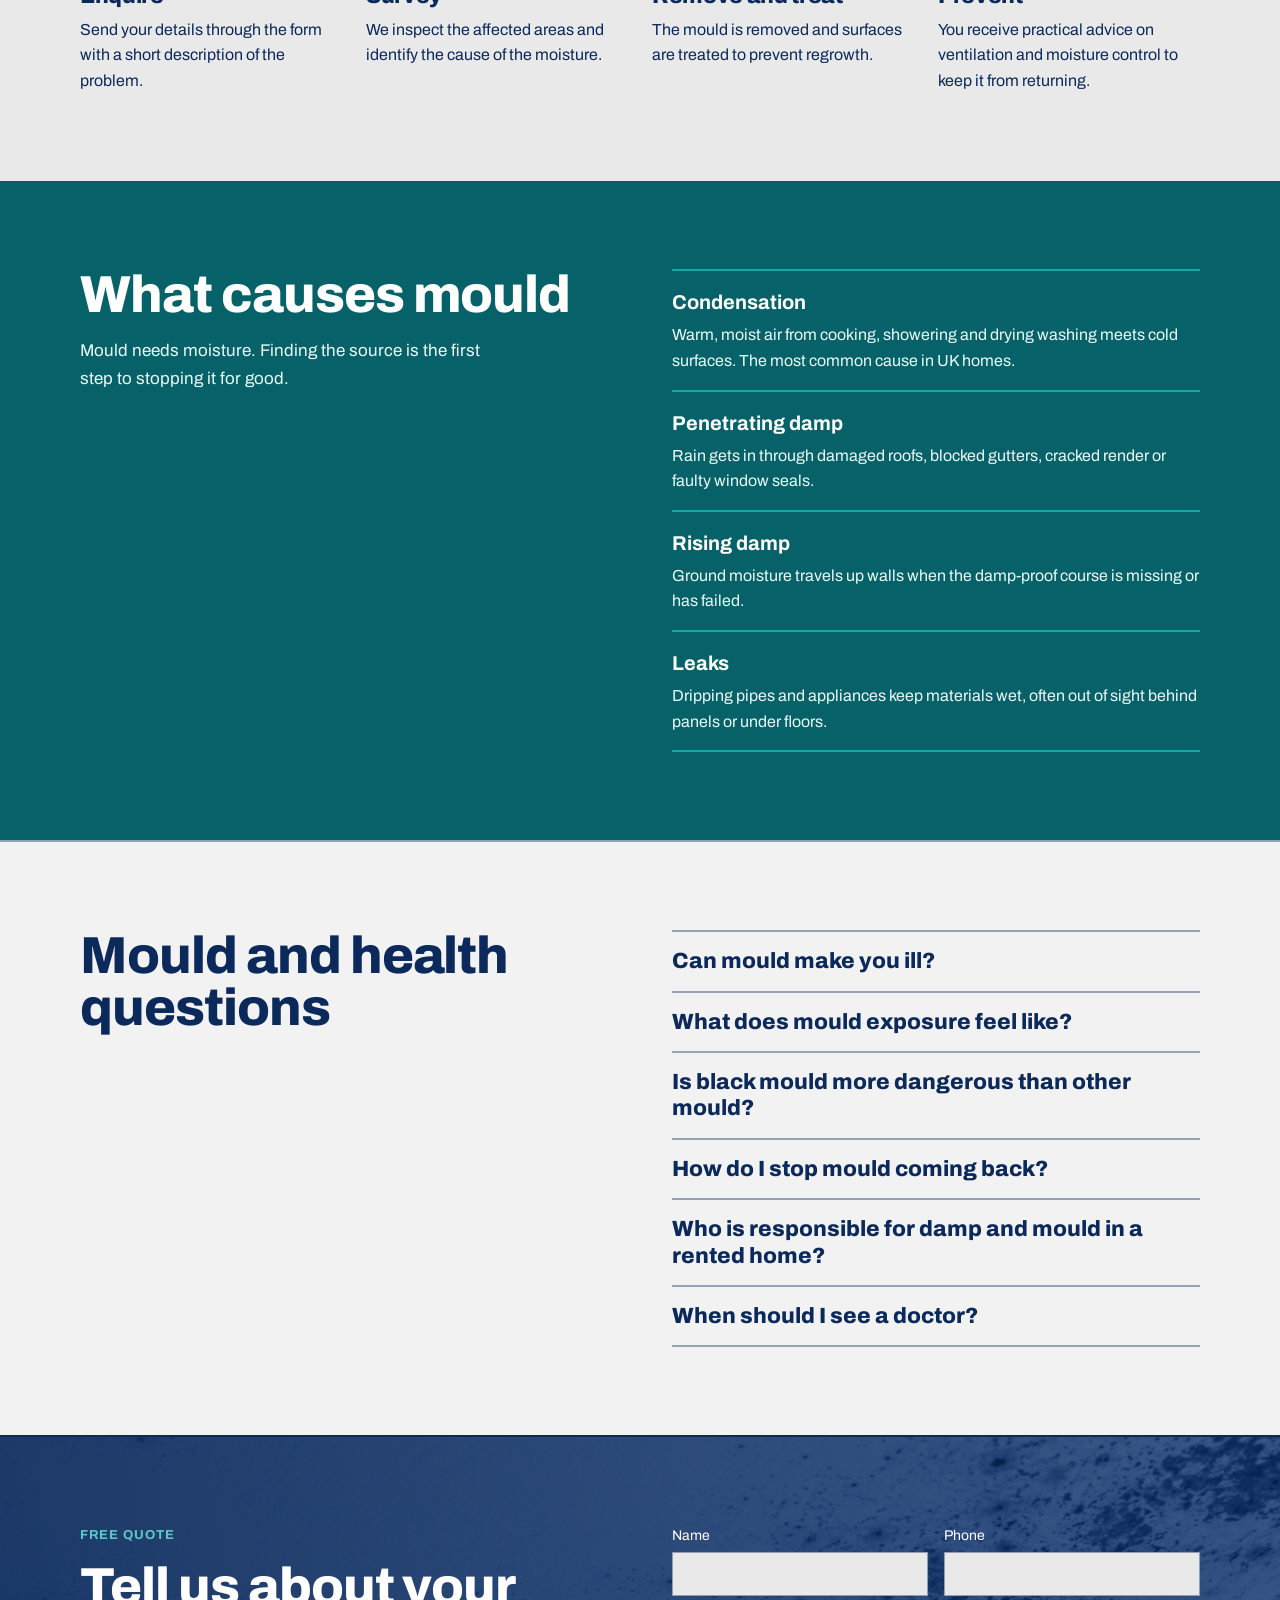
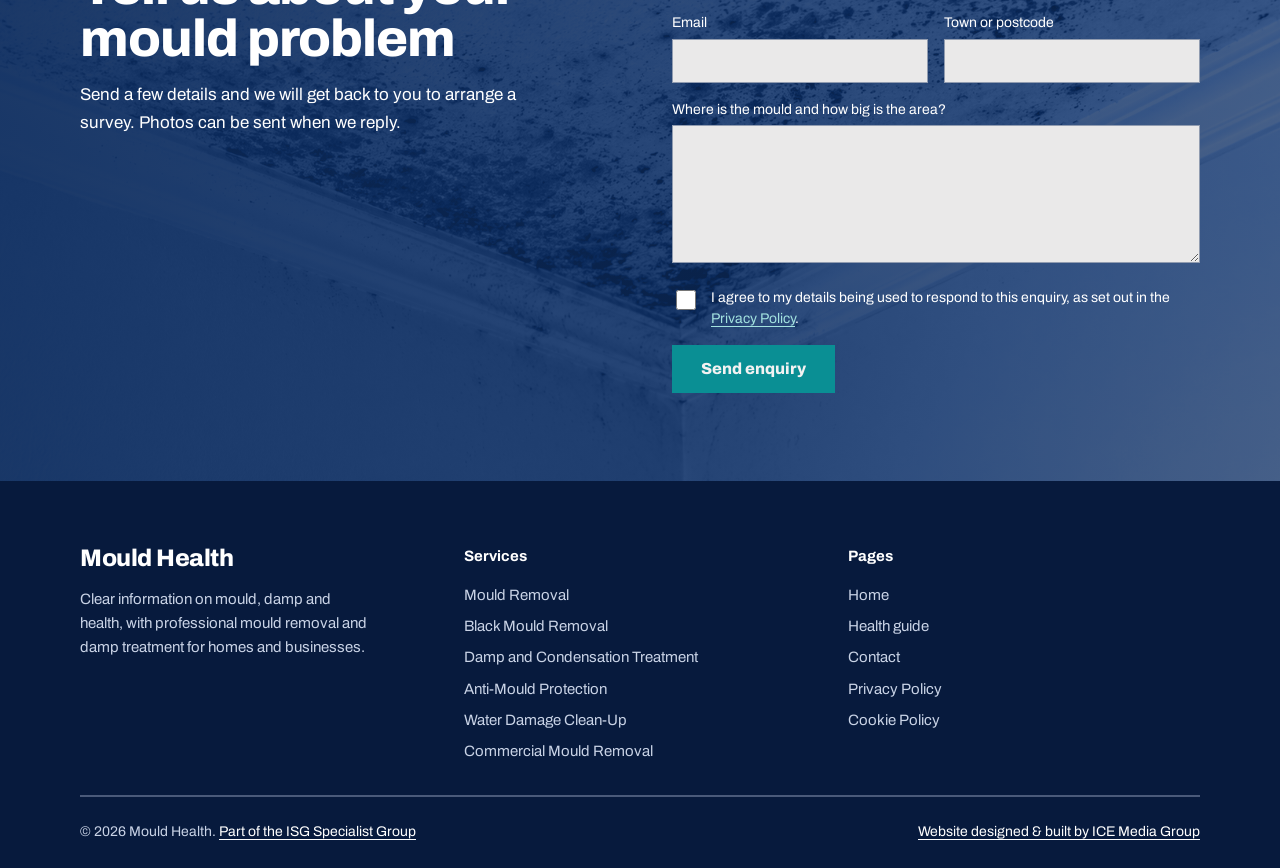
==== commit 496138da: "Connect enquiry forms to Formspree and update phone number - Enquiry forms now submit to Formspree (" ====
--- a/index.html
+++ b/index.html
@@ -22,7 +22,7 @@
 <details style="position:relative"><summary style="list-style:none;cursor:pointer;padding:var(--space-2) 0;color:var(--color-text);font-weight:600;font-size:15px">Services &#9662;</summary><div style="position:absolute;top:100%;left:0;z-index:20;background:#fff;border:2px solid var(--color-divider);min-width:260px;max-width:calc(100vw - 32px)"><a class="hv0" href="Mould-Removal.html" style="display:block;padding:var(--space-3) var(--space-4);color:var(--color-text);text-decoration:none;font-weight:600;font-size:15px">Mould Removal</a><a class="hv0" href="Black-Mould-Removal.html" style="display:block;padding:var(--space-3) var(--space-4);color:var(--color-text);text-decoration:none;font-weight:600;font-size:15px">Black Mould Removal</a><a class="hv0" href="Damp-and-Condensation-Treatment.html" style="display:block;padding:var(--space-3) var(--space-4);color:var(--color-text);text-decoration:none;font-weight:600;font-size:15px">Damp and Condensation Treatment</a><a class="hv0" href="Anti-Mould-Protection.html" style="display:block;padding:var(--space-3) var(--space-4);color:var(--color-text);text-decoration:none;font-weight:600;font-size:15px">Anti-Mould Protection</a><a class="hv0" href="Water-Damage-Clean-Up.html" style="display:block;padding:var(--space-3) var(--space-4);color:var(--color-text);text-decoration:none;font-weight:600;font-size:15px">Water Damage Clean-Up</a><a class="hv0" href="Commercial-Mould-Removal.html" style="display:block;padding:var(--space-3) var(--space-4);color:var(--color-text);text-decoration:none;font-weight:600;font-size:15px">Commercial Mould Removal</a></div></details>
 <a class="hv1" href="index.html#health" style="color:var(--color-text);text-decoration:none;padding:var(--space-2) 0">Health guide</a>
 <a class="hv1" href="Contact.html" style="color:var(--color-text);text-decoration:none;padding:var(--space-2) 0">Contact</a>
-<a href="tel:02080660360" class="btn btn-primary" style="text-decoration:none;white-space:nowrap">Call 020 8066 0360</a>
+<a href="tel:02039066167" class="btn btn-primary" style="text-decoration:none;white-space:nowrap">Call 020 3906 6167</a>
 </nav>
 </div>
 </header>
@@ -109,11 +109,11 @@
 </div>
 </div>
 <script>
-(function(){var f=document.getElementById('enq-form');if(!f)return;var to=['contactus','icecleaning.co.uk'].join('@');
+(function(){var f=document.getElementById('enq-form');if(!f)return;
 f.addEventListener('submit',function(e){e.preventDefault();var fd=new FormData(f);if(fd.get('_honey'))return;
-var b={_subject:'New enquiry - mouldhealth.org.uk',_template:'table',_captcha:'false'};fd.forEach(function(v,k){if(k!=='_honey')b[k]=v;});
+var b={_subject:'New enquiry - mouldhealth.org.uk'};fd.forEach(function(v,k){if(k!=='_honey')b[k]=v;});
 var btn=document.getElementById('enq-btn');btn.disabled=true;btn.textContent='Sending...';document.getElementById('enq-err').hidden=true;
-fetch('https://formsubmit.co/ajax/'+to,{method:'POST',headers:{'Content-Type':'application/json',Accept:'application/json'},body:JSON.stringify(b)})
+fetch('https://formspree.io/f/xaeeeeln',{method:'POST',headers:{'Content-Type':'application/json',Accept:'application/json'},body:JSON.stringify(b)})
 .then(function(r){if(!r.ok)throw 0;f.hidden=true;document.getElementById('enq-sent').hidden=false;})
 .catch(function(){btn.disabled=false;btn.textContent='Send enquiry';document.getElementById('enq-err').hidden=false;});});})();
 </script>
